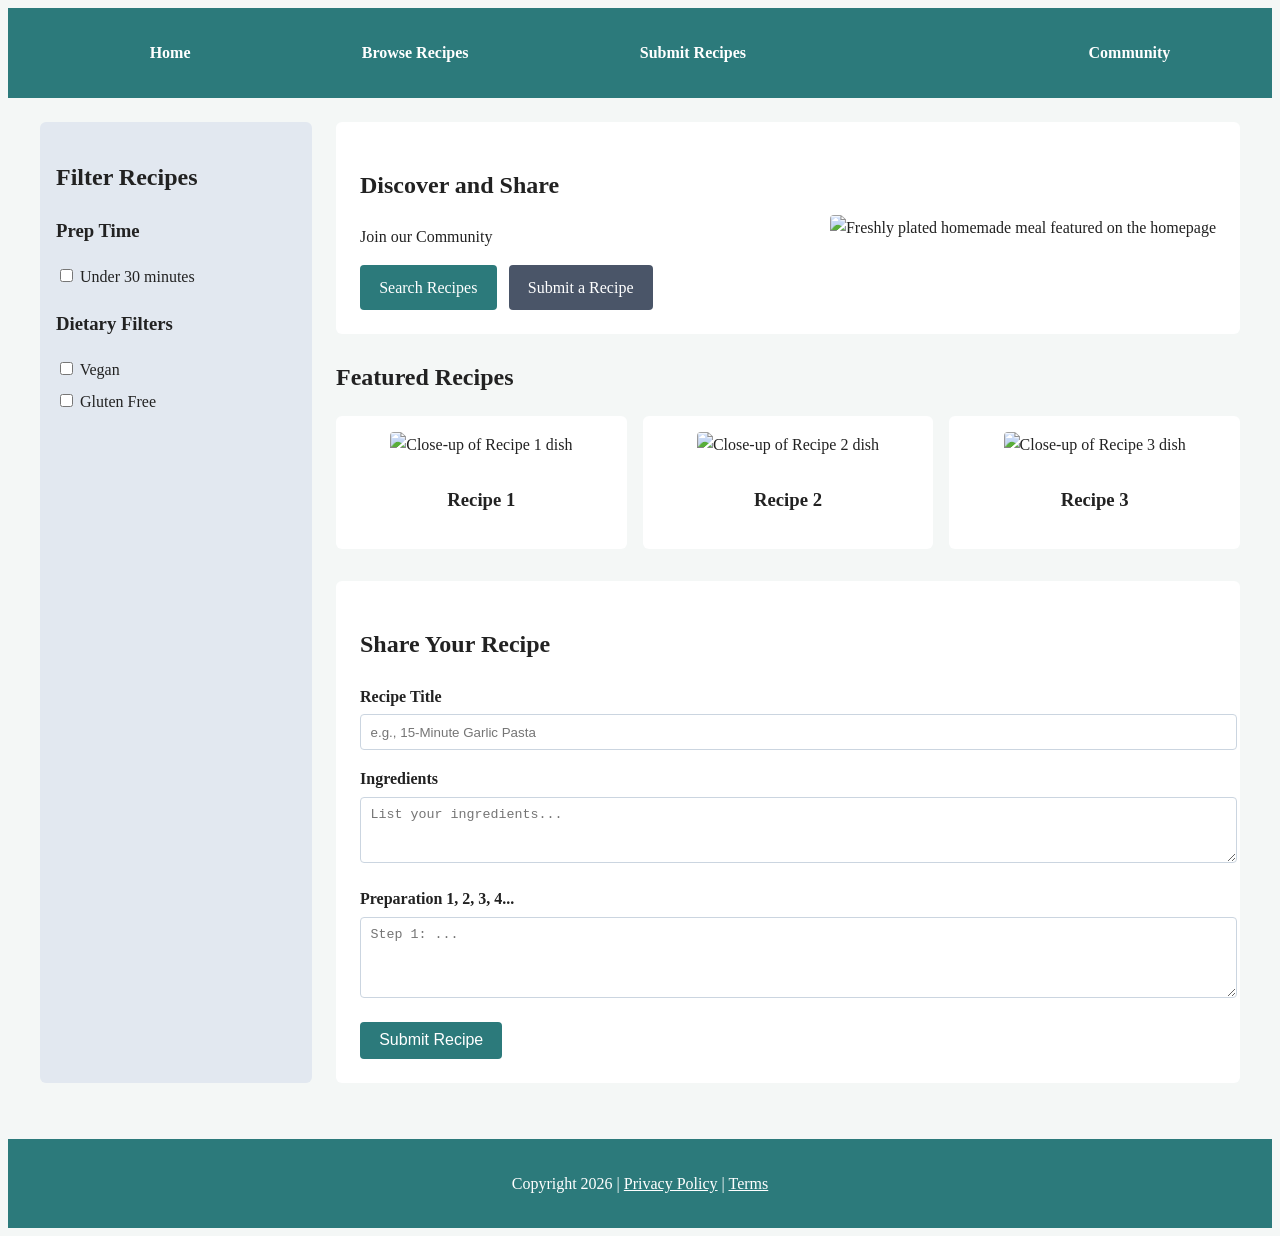
==== index.html @ 5aa9d370 "Add files via upload" ====
<!DOCTYPE html>
<html lang="en">
<head>
<meta charset="UTF-8">
<meta name="viewport" content="width=device-width, initial-scale=1.0">
<title>Discover and Share Recipes</title>
<link rel="stylesheet" href="styles.css">
</head>
<body>

<!-- Top Navigation (Desktop & Mobile) -->
<header>
<nav aria-label="Main Navigation">
<button class="mobile-menu-btn" aria-label="Toggle Menu">Menu</button>
<ul class="nav-links">
<li><a href="#home">Home</a></li>
<li><a href="#browse">Browse Recipes</a></li>
<li><a href="#submit-section">Submit Recipes</

a></li>
<li><a href="#community">Community</a></li>
</ul>
</nav>
</header>

<div class="page-layout">
<!-- Left Filter Sidebar (Desktop Wireframe) -->
<aside aria-label="Recipe Filters">
<h2>Filter Recipes</h2>
<div class="filter-group">
<h3>Prep Time</h3>
<label><input type="checkbox" name="prep" value="under-30"> Under 30 minutes</label>
</div>
<div class="filter-group">
<h3>Dietary Filters</h3>
<label><input type="checkbox" name="diet" value="vegan"> Vegan</label>
<label><input type="checkbox" name="diet" 

value="gluten-free"> Gluten Free</label>
</div>
</aside>

<!-- Main Content Area -->
<main id="home">
<!-- Hero Section -->
<section class="hero">
<div class="hero-text">
<h1>Discover and Share</h1>
<p class="subtitle">Join our Community</p>
<div class="hero-buttons">
<a href="#browse" class="btn">Search Recipes</a>
<a href="#submit-section" class="btn btn-secondary">Submit a Recipe</a>
</div>
</div>
<div class="hero-image">
<img src="https://placehold.co/400x250?

text=Featured+Recipe" alt="Freshly plated homemade meal featured on the homepage">
</div>
</section>

<!-- 3-Card Recipe Grid (Desktop Wireframe) -->
<section id="browse" class="recipe-grid">
<h2>Featured Recipes</h2>
<div class="cards">
<article class="card">
<img src="https://placehold.co/250x160?text=Recipe+1" alt="Close-up of Recipe 1 dish">
<h3>Recipe 1</h3>
</article>
<article class="card">
<img src="https://placehold.co/250x160?text=Recipe+2" alt="Close-up of Recipe 2 dish">
<h3>Recipe 2</h3>
</article>
<article class="card">

<img src="https://placehold.co/250x160?text=Recipe+3" alt="Close-up of Recipe 3 dish">
<h3>Recipe 3</h3>
</article>
</div>
</section>

<!-- Submit Recipe Form (Mobile Wireframe) -->
<section id="submit-section" class="submit-form">
<h2>Share Your Recipe</h2>
<form>
<label for="recipe-title">Recipe Title</label>
<input type="text" id="recipe-title" name="recipe-title" placeholder="e.g., 15-Minute Garlic Pasta" required>

<label for="ingredients">Ingredients</label>
<textarea id="ingredients" name="ingredients" rows="3" placeholder="List your ingredients..." 

required></textarea>

<label for="preparation">Preparation 1, 2, 3, 4...</label>
<textarea id="preparation" name="preparation" rows="4" placeholder="Step 1: ..."></textarea>

<button type="submit" class="btn">Submit Recipe</button>
</form>
</section>
</main>
</div>

<!-- Footer -->
<footer>
<p>Copyright 2026 | <a href="#privacy">Privacy Policy</a> | <a href="#terms">Terms</a></p>
</footer>

</body>
</html>
---- styles.css ----
•	{
box-sizing: border-box;
margin: 0;
padding: 0;
font-family: Arial, sans-serif;
}

body {
background-color: #f4f7f6;
color: #222;
line-height: 1.6;
}


/* Header & Navigation */
header {
background-color: #2c7a7b;
padding: 1rem;
}

.nav-links {
display: flex;
justify-content: space-around;
list-style: none;
}

.nav-links a {
color: #ffffff;
text-decoration: none;
font-weight: bold;
}

.nav-links a:hover, .nav-links a:focus {

text-decoration: underline;
}

.mobile-menu-btn {
display: none;
}

/* Desktop Sidebar + Main Layout */
.page-layout {
display: flex;
max-width: 1200px;
margin: 0 auto;
padding: 1.5rem;
gap: 1.5rem;
}

aside {
width: 240px;
background: #e2e8f0;
padding: 1rem;

border-radius: 6px;
flex-shrink: 0;
}

.filter-group {
margin-top: 1rem;
}

.filter-group label {
display: block;
margin-top: 0.4rem;
}

main {
flex: 1;
}

/* Hero Section */
.hero {
display: flex;

justify-content: space-between;
align-items: center;
background: #ffffff;
padding: 1.5rem;
border-radius: 6px;
gap: 1rem;
margin-bottom: 1.5rem;
}

.hero-image img {
max-width: 100%;
border-radius: 4px;
}

.hero-buttons {
margin-top: 1rem;
display: flex;
gap: 0.75rem;
}

.btn {
display: inline-block;
background: #2c7a7b;
color: #fff;
padding: 0.6rem 1.2rem;
text-decoration: none;
border: none;
border-radius: 4px;
cursor: pointer;
font-size: 1rem;
}

.btn-secondary {
background: #4a5568;
}

/* 3-Card Recipe Grid */
.cards {
display: grid;
grid-template-columns: repeat(3, 1fr);

gap: 1rem;
margin-top: 1rem;
margin-bottom: 2rem;
}

.card {
background: #ffffff;
padding: 1rem;
border-radius: 6px;
text-align: center;
}

.card img {
width: 100%;
border-radius: 4px;
margin-bottom: 0.5rem;
}

/* Submit Recipe Form */
.submit-form {

background: #ffffff;
padding: 1.5rem;
border-radius: 6px;
}

.submit-form label {
display: block;
font-weight: bold;
margin-top: 1rem;
}

.submit-form input,
.submit-form textarea {
width: 100%;
padding: 0.6rem;
margin-top: 0.3rem;
border: 1px solid #cbd5e0;
border-radius: 4px;
}

.submit-form button {
margin-top: 1rem;
}

/* Footer */
footer {
background: #2c7a7b;
color: #ffffff;
text-align: center;
padding: 1rem;
margin-top: 2rem;
}

footer a {
color: #ffffff;
}

/* Mobile Responsive Layout (Matches Mobile Wireframes) */
@media (max-width: 768px) {

.mobile-menu-btn {
display: block;
margin-left: auto;
padding: 0.4rem 0.8rem;
}

.page-layout, .hero {
flex-direction: column;
}

aside {
width: 100%;
}

.cards {
grid-template-columns: 1fr;
}
}
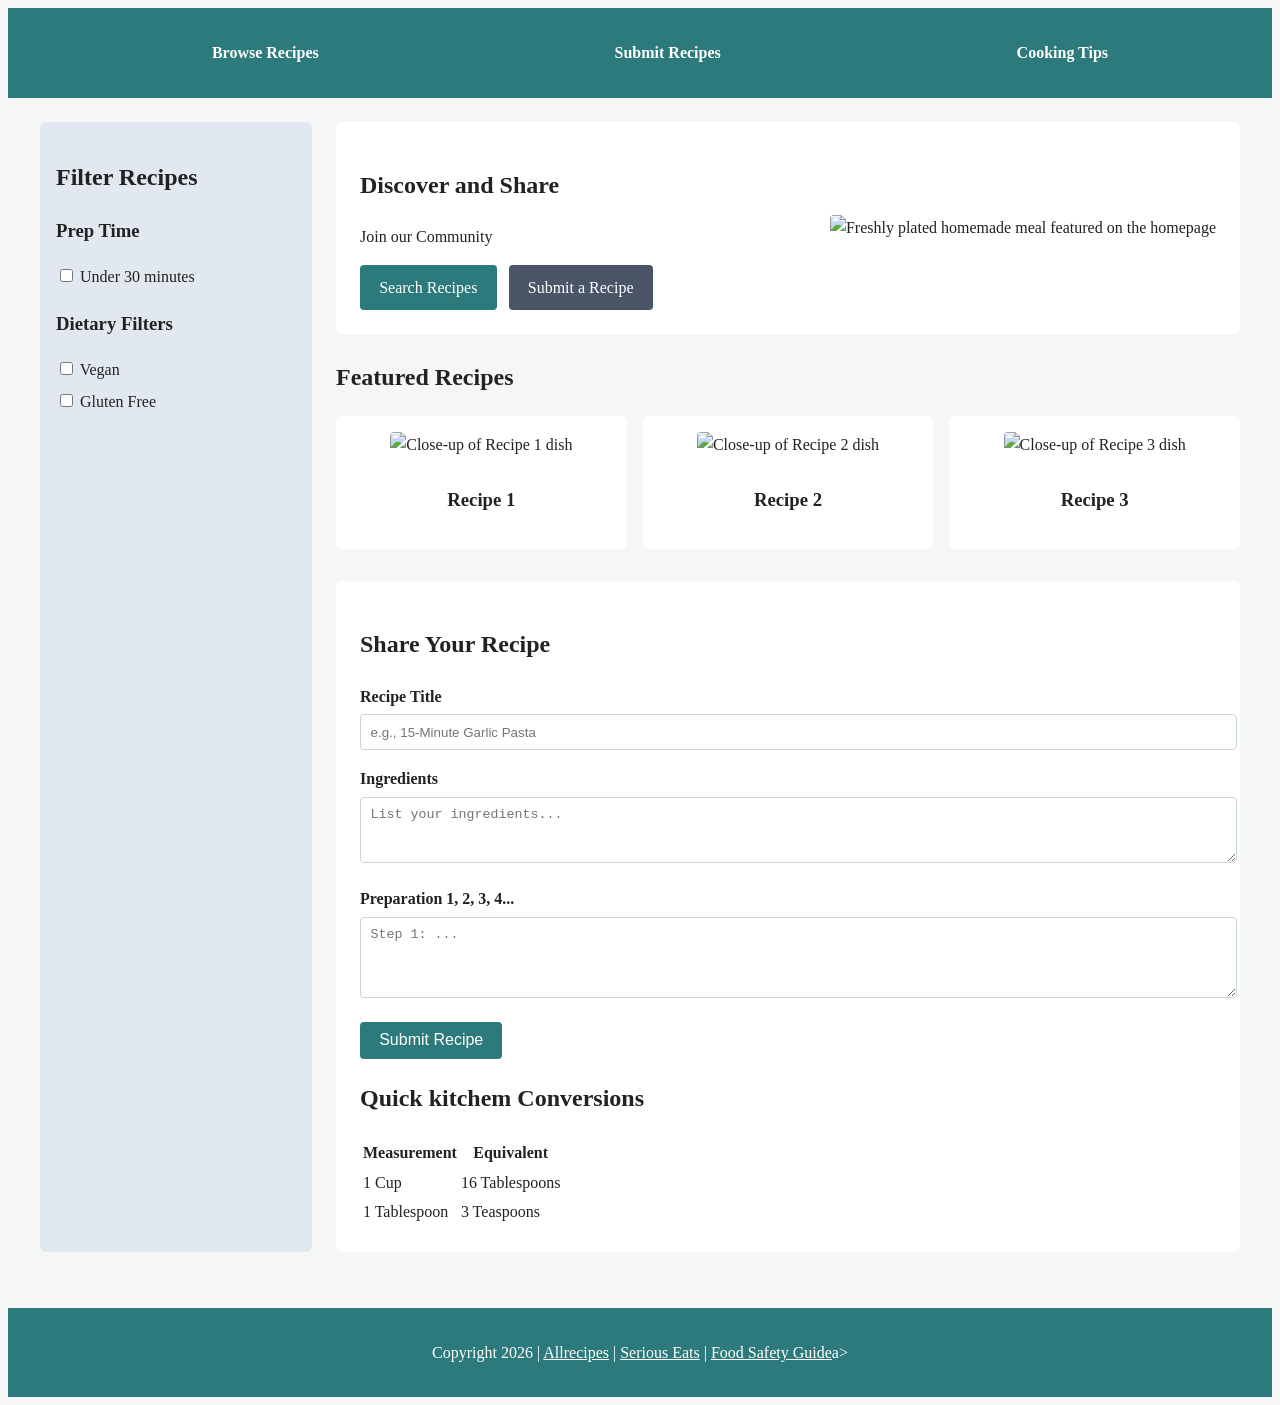
==== commit df696220: "Update index.html" ====
--- a/index.html
+++ b/index.html
@@ -3,6 +3,7 @@
 <head>
 <meta charset="UTF-8">
 <meta name="viewport" content="width=device-width, initial-scale=1.0">
+<meta name="description" content="Discover, filter, and shareeasy homemade recipes with our cookingcommunity.">
 <title>Discover and Share Recipes</title>
 <link rel="stylesheet" href="styles.css">
 </head>
@@ -13,12 +14,11 @@
 <nav aria-label="Main Navigation">
 <button class="mobile-menu-btn" aria-label="Toggle Menu">Menu</button>
 <ul class="nav-links">
-<li><a href="#home">Home</a></li>
-<li><a href="#browse">Browse Recipes</a></li>
-<li><a href="#submit-section">Submit Recipes</
-
-a></li>
-<li><a href="#community">Community</a></li>
+<li><a href="index.html>Home</a></li>
+<li><a href="browse.html">Browse Recipes</a></li>
+<li><a href="submit.html">Submit Recipes</a></li>
+<li><a href="community.html>Community</a></li>
+<li><a href="tips.html">Cooking Tips</a></li>
 </ul>
 </nav>
 </header>
@@ -96,13 +96,37 @@
 
 <button type="submit" class="btn">Submit Recipe</button>
 </form>
+<section class="conversion-table">
+  <h2>Quick kitchem Conversions</h2>
+  <table>
+    <thead>
+      <tr>
+        <th>Measurement</th>
+        <th>Equivalent</th>
+      </tr>
+      </thead>
+    <tbody>
+      <tr>
+        <td>1 Cup</td>
+  <td> 16 Tablespoons</td>
+      </tr>
+      <tr>
+        <td>1 Tablespoon</td>
+        <td>3 Teaspoons</td>
+        </tr>
+    </tbody>
+  </table>
 </section>
 </main>
 </div>
 
 <!-- Footer -->
 <footer>
-<p>Copyright 2026 | <a href="#privacy">Privacy Policy</a> | <a href="#terms">Terms</a></p>
+<p>Copyright 2026 | 
+  <a href="https://www.allrecipes.com" target="_blank" rel="noopener">Allrecipes</a> |
+  <a href="https://www.seriouseats.com" target="_blank" rel="noopener">Serious Eats</a> |
+  <a href="https://www.foodsafety.gov" target="_blank" rel="noopener">Food Safety Guide</a>a>
+  
 </footer>
 
 </body>
--- a/styles.css
+++ b/styles.css
@@ -8,6 +8,7 @@
 body {
 background-color: #f4f7f6;
 color: #222;
+font-size: 16px;
 line-height: 1.6;
 }
 
@@ -179,6 +180,8 @@
 .mobile-menu-btn {
 display: block;
 margin-left: auto;
+min-width: 46px;
+min-height: 46px;
 padding: 0.4rem 0.8rem;
 }
 
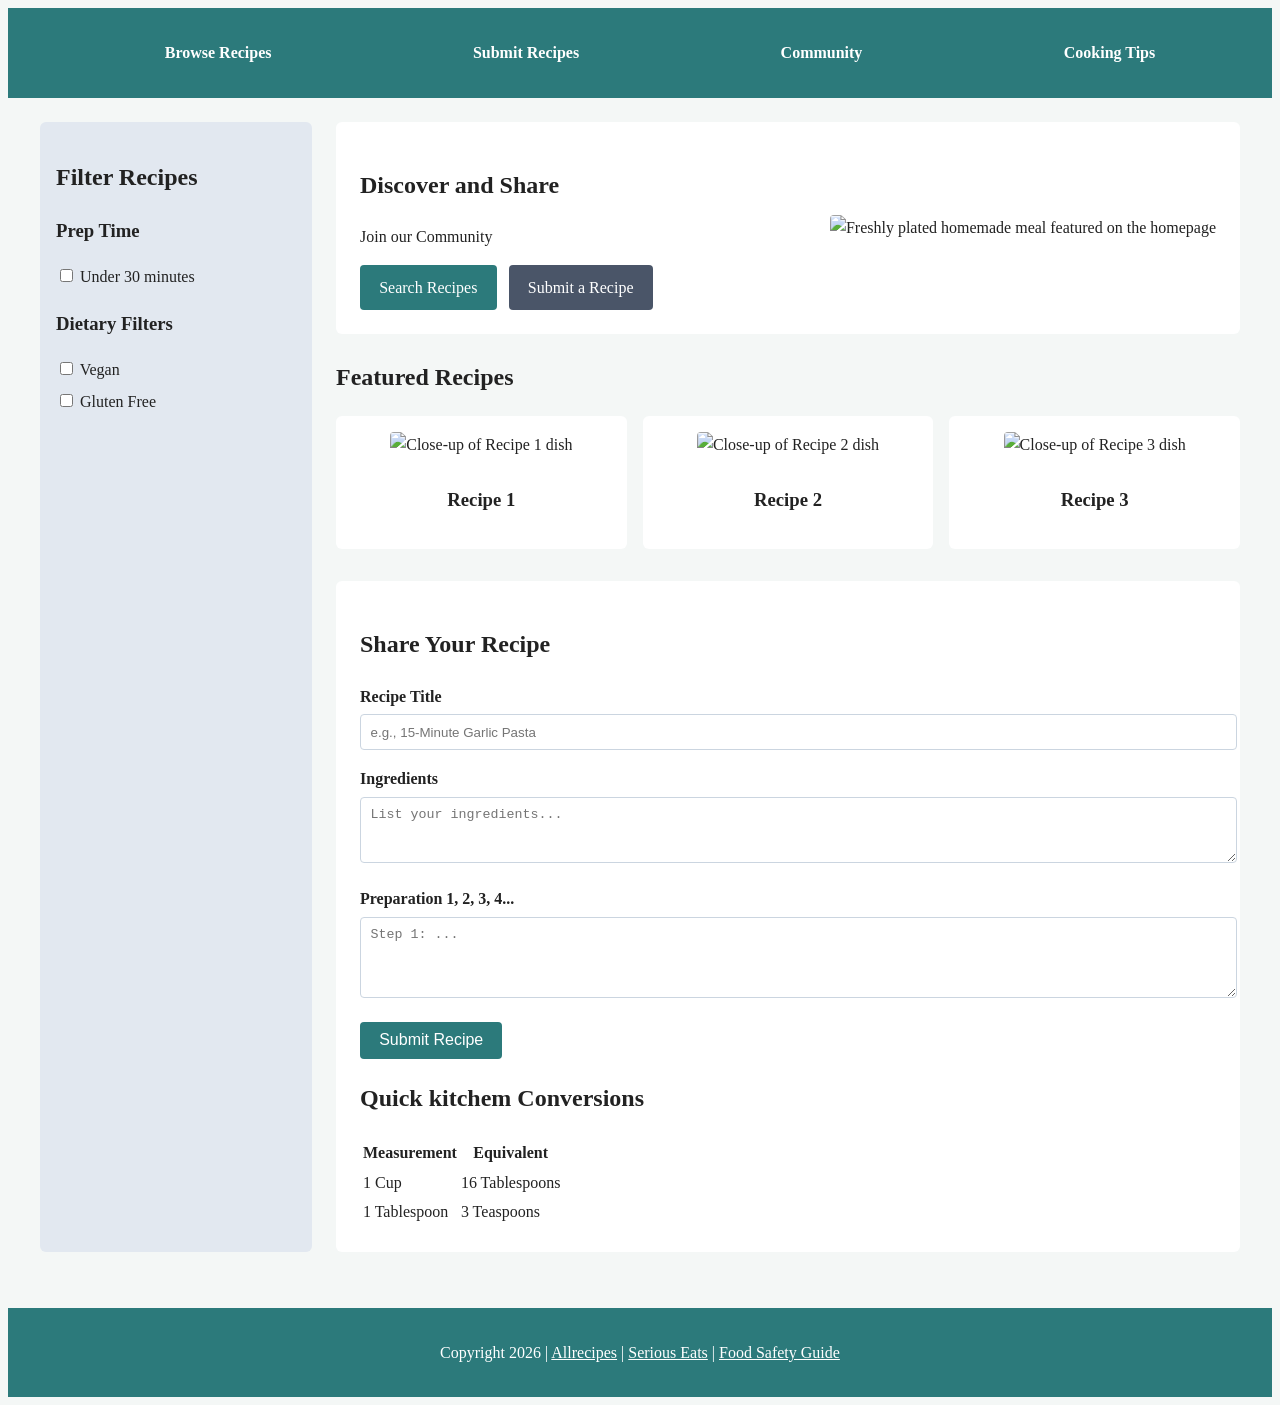
==== commit f7c4571d: "Update index.html" ====
--- a/index.html
+++ b/index.html
@@ -17,7 +17,7 @@
 <li><a href="index.html>Home</a></li>
 <li><a href="browse.html">Browse Recipes</a></li>
 <li><a href="submit.html">Submit Recipes</a></li>
-<li><a href="community.html>Community</a></li>
+<li><a href="community.html">Community</a></li>
 <li><a href="tips.html">Cooking Tips</a></li>
 </ul>
 </nav>
@@ -125,7 +125,7 @@
 <p>Copyright 2026 | 
   <a href="https://www.allrecipes.com" target="_blank" rel="noopener">Allrecipes</a> |
   <a href="https://www.seriouseats.com" target="_blank" rel="noopener">Serious Eats</a> |
-  <a href="https://www.foodsafety.gov" target="_blank" rel="noopener">Food Safety Guide</a>a>
+  <a href="https://www.foodsafety.gov" target="_blank" rel="noopener">Food Safety Guide</a>
   
 </footer>
 
--- a/styles.css
+++ b/styles.css
@@ -182,7 +182,7 @@
 margin-left: auto;
 min-width: 46px;
 min-height: 46px;
-padding: 0.4rem 0.8rem;
+padding: 0.6rem 1rem;
 }
 
 .page-layout, .hero {
